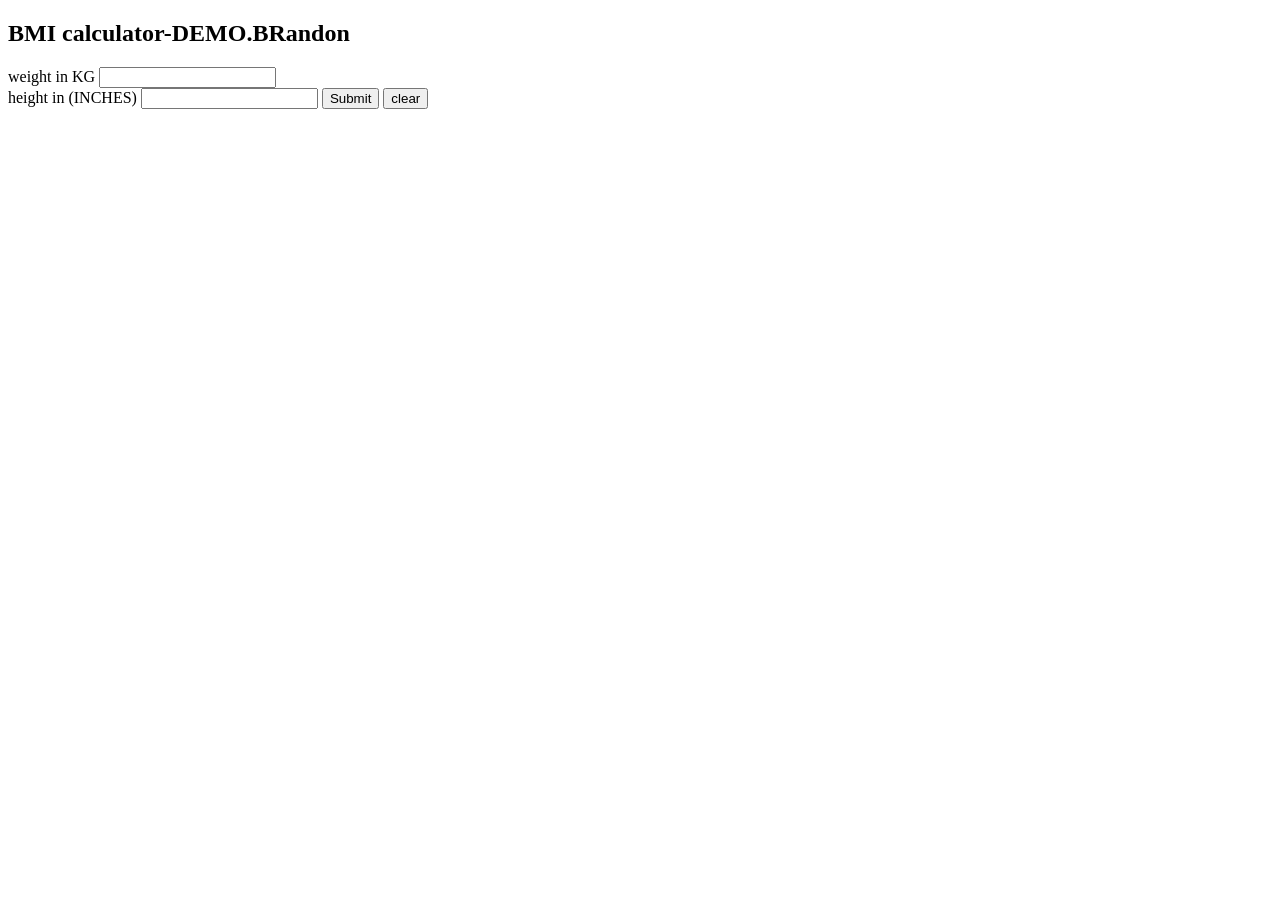
==== BMI calculator prototype/bmi.html @ 81d4899f "Add files via upload" ====
<!DOCTYPE html>
<html>
    <head>
        <link href="bmi.css">
        <title>BMI</title>
    </head>
    <body>

        <div>
            <div> 
                <h2>
                    BMI calculator-DEMO.BRandon
                </h2>
                <label for="weight">weight in KG</label>
                <input id="weight" type="numbers" >
        
                <br>
        
                <label for="height">height in (INCHES)</label>
                <input id="height" type="mumbers">
        
                <button onclick="calculateBmi()">Submit</button>
                <button onclick="reload()">clear</button>
        
                <h4 id="heading"></h4>
                <h4 id="bmi-output"></h4>
                <h4 id="message"></h4>
            </div>
        </div>


        <script src="bmi.js"></script>
    </body>
</html>
---- BMI calculator prototype/bmi.css ----
div  {
    background-color: beige;
    align-items: center;
    font-weight: bold;
}

input {
    font-weight: bold;
}

input:hover{
    cursor:pointer;
    text-decoration: underline;
}
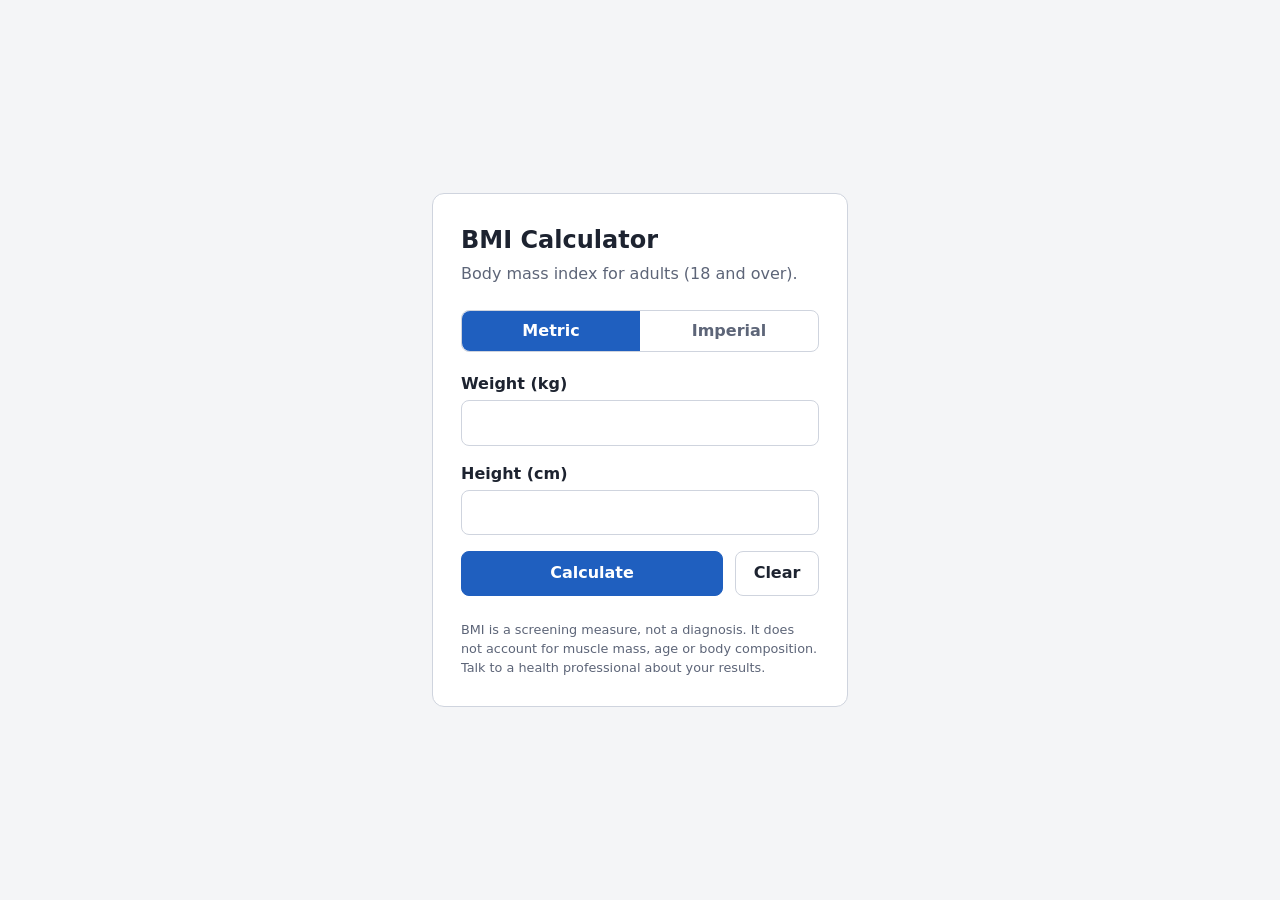
==== commit b3601a54: "Fix BMI formula, categories and form; rewrite UI; add validation, tests and README Co-authored-by: a" ====
--- a/BMI calculator prototype/bmi.html
+++ b/BMI calculator prototype/bmi.html
@@ -1,34 +1,79 @@
-<!DOCTYPE html>
-<html>
-    <head>
-        <link href="bmi.css">
-        <title>BMI</title>
-    </head>
-    <body>
-
-        <div>
-            <div> 
-                <h2>
-                    BMI calculator-DEMO.BRandon
-                </h2>
-                <label for="weight">weight in KG</label>
-                <input id="weight" type="numbers" >
-        
-                <br>
-        
-                <label for="height">height in (INCHES)</label>
-                <input id="height" type="mumbers">
-        
-                <button onclick="calculateBmi()">Submit</button>
-                <button onclick="reload()">clear</button>
-        
-                <h4 id="heading"></h4>
-                <h4 id="bmi-output"></h4>
-                <h4 id="message"></h4>
-            </div>
-        </div>
-
-
-        <script src="bmi.js"></script>
-    </body>
-</html>+<!DOCTYPE html>
+<html lang="en">
+<head>
+    <meta charset="utf-8">
+    <meta name="viewport" content="width=device-width, initial-scale=1">
+    <title>BMI Calculator</title>
+    <link rel="stylesheet" href="bmi.css">
+</head>
+<body>
+    <main class="card">
+        <h1>BMI Calculator</h1>
+        <p class="lead">Body mass index for adults (18 and over).</p>
+
+        <form id="bmi-form" novalidate>
+            <fieldset class="units">
+                <legend class="visually-hidden">Units</legend>
+                <label class="units__option">
+                    <input type="radio" name="units" value="metric" checked>
+                    <span>Metric</span>
+                </label>
+                <label class="units__option">
+                    <input type="radio" name="units" value="imperial">
+                    <span>Imperial</span>
+                </label>
+            </fieldset>
+
+            <div class="field">
+                <label for="weight">Weight (<span data-unit="weight">kg</span>)</label>
+                <input id="weight" name="weight" type="number" inputmode="decimal"
+                       min="0" step="any" autocomplete="off" required>
+            </div>
+
+            <div class="field">
+                <label for="height">Height (<span data-unit="height">cm</span>)</label>
+                <input id="height" name="height" type="number" inputmode="decimal"
+                       min="0" step="any" autocomplete="off" required>
+            </div>
+
+            <p id="error" class="error" role="alert" hidden></p>
+
+            <div class="actions">
+                <button type="submit" class="btn btn--primary">Calculate</button>
+                <button type="reset" class="btn">Clear</button>
+            </div>
+        </form>
+
+        <section id="result" class="result" aria-live="polite" hidden>
+            <p class="result__label">Your BMI</p>
+            <p class="result__value" id="bmi-output"></p>
+            <p class="result__category" id="message"></p>
+
+            <div class="scale" aria-hidden="true">
+                <div class="scale__bar">
+                    <span class="scale__seg scale__seg--under"></span>
+                    <span class="scale__seg scale__seg--healthy"></span>
+                    <span class="scale__seg scale__seg--over"></span>
+                    <span class="scale__seg scale__seg--obese"></span>
+                    <span class="scale__marker" id="marker"></span>
+                </div>
+            </div>
+
+            <ul class="legend">
+                <li class="legend__item legend__item--under">Underweight <span>&lt; 18.5</span></li>
+                <li class="legend__item legend__item--healthy">Healthy <span>18.5&ndash;24.9</span></li>
+                <li class="legend__item legend__item--over">Overweight <span>25&ndash;29.9</span></li>
+                <li class="legend__item legend__item--obese">Obese <span>30+</span></li>
+            </ul>
+        </section>
+
+        <p class="note">
+            BMI is a screening measure, not a diagnosis. It does not account for
+            muscle mass, age or body composition. Talk to a health professional
+            about your results.
+        </p>
+    </main>
+
+    <script src="bmi.js"></script>
+</body>
+</html>
--- a/BMI calculator prototype/bmi.css
+++ b/BMI calculator prototype/bmi.css
@@ -1,14 +1,288 @@
-div  {
-    background-color: beige;
-    align-items: center;
-    font-weight: bold;
-}
-
-input {
-    font-weight: bold;
-}
-
-input:hover{
-    cursor:pointer;
-    text-decoration: underline;
-}+:root {
+    --bg: #f4f5f7;
+    --surface: #ffffff;
+    --text: #1d2330;
+    --muted: #5d6578;
+    --border: #cfd4de;
+    --accent: #1f5fbf;
+    --accent-hover: #184c99;
+    --error: #b3261e;
+
+    --under: #5b8def;
+    --healthy: #3da66a;
+    --over: #e0a030;
+    --obese: #d2504a;
+}
+
+@media (prefers-color-scheme: dark) {
+    :root {
+        --bg: #14171f;
+        --surface: #1d222d;
+        --text: #e8ebf2;
+        --muted: #9aa3b5;
+        --border: #3a4254;
+        --accent: #5b8def;
+        --accent-hover: #7aa3f5;
+        --error: #ff8a80;
+    }
+}
+
+*,
+*::before,
+*::after {
+    box-sizing: border-box;
+}
+
+body {
+    margin: 0;
+    min-height: 100vh;
+    display: grid;
+    place-items: center;
+    padding: 1rem;
+    background: var(--bg);
+    color: var(--text);
+    font-family: system-ui, -apple-system, "Segoe UI", Roboto, sans-serif;
+    line-height: 1.5;
+}
+
+.card {
+    width: 100%;
+    max-width: 26rem;
+    padding: 1.75rem;
+    background: var(--surface);
+    border: 1px solid var(--border);
+    border-radius: 12px;
+}
+
+h1 {
+    margin: 0;
+    font-size: 1.5rem;
+}
+
+.lead {
+    margin: 0.25rem 0 1.5rem;
+    color: var(--muted);
+}
+
+.visually-hidden {
+    position: absolute;
+    width: 1px;
+    height: 1px;
+    overflow: hidden;
+    clip: rect(0 0 0 0);
+    white-space: nowrap;
+}
+
+/* Unit toggle */
+.units {
+    display: grid;
+    grid-template-columns: 1fr 1fr;
+    margin: 0 0 1.25rem;
+    padding: 0;
+    border: 1px solid var(--border);
+    border-radius: 8px;
+    overflow: hidden;
+}
+
+.units__option {
+    position: relative;
+    text-align: center;
+    cursor: pointer;
+}
+
+.units__option input {
+    position: absolute;
+    opacity: 0;
+    inset: 0;
+    cursor: pointer;
+}
+
+.units__option span {
+    display: block;
+    padding: 0.5rem;
+    font-weight: 600;
+    color: var(--muted);
+}
+
+.units__option input:checked + span {
+    background: var(--accent);
+    color: #fff;
+}
+
+.units__option input:focus-visible + span {
+    outline: 2px solid var(--accent);
+    outline-offset: -4px;
+}
+
+/* Fields */
+.field {
+    margin-bottom: 1rem;
+}
+
+.field label {
+    display: block;
+    margin-bottom: 0.25rem;
+    font-weight: 600;
+}
+
+.field input {
+    width: 100%;
+    padding: 0.6rem 0.75rem;
+    font: inherit;
+    color: inherit;
+    background: var(--surface);
+    border: 1px solid var(--border);
+    border-radius: 8px;
+}
+
+.field input:focus-visible {
+    outline: 2px solid var(--accent);
+    outline-offset: 1px;
+    border-color: var(--accent);
+}
+
+.field input[aria-invalid="true"] {
+    border-color: var(--error);
+}
+
+.error {
+    margin: 0 0 1rem;
+    color: var(--error);
+    font-size: 0.9rem;
+}
+
+/* Buttons */
+.actions {
+    display: flex;
+    gap: 0.75rem;
+}
+
+.btn {
+    padding: 0.6rem 1.1rem;
+    font: inherit;
+    font-weight: 600;
+    color: var(--text);
+    background: transparent;
+    border: 1px solid var(--border);
+    border-radius: 8px;
+    cursor: pointer;
+}
+
+.btn:hover {
+    border-color: var(--muted);
+}
+
+.btn:focus-visible {
+    outline: 2px solid var(--accent);
+    outline-offset: 2px;
+}
+
+.btn--primary {
+    flex: 1;
+    color: #fff;
+    background: var(--accent);
+    border-color: var(--accent);
+}
+
+.btn--primary:hover {
+    background: var(--accent-hover);
+    border-color: var(--accent-hover);
+}
+
+/* Result */
+.result {
+    margin-top: 1.5rem;
+    padding-top: 1.5rem;
+    border-top: 1px solid var(--border);
+}
+
+.result__label {
+    margin: 0;
+    color: var(--muted);
+    font-size: 0.9rem;
+}
+
+.result__value {
+    margin: 0;
+    font-size: 2.5rem;
+    font-weight: 700;
+    line-height: 1.2;
+}
+
+.result__category {
+    margin: 0 0 1.25rem;
+    font-weight: 600;
+}
+
+.result[data-category="under"]   .result__category { color: var(--under); }
+.result[data-category="healthy"] .result__category { color: var(--healthy); }
+.result[data-category="over"]    .result__category { color: var(--over); }
+.result[data-category="obese"]   .result__category { color: var(--obese); }
+
+/* Scale: 15 -> 40 BMI mapped across the bar. Segment widths = range / 25. */
+.scale__bar {
+    position: relative;
+    display: flex;
+    height: 10px;
+    border-radius: 5px;
+    background: var(--border);
+}
+
+.scale__seg:first-child { border-radius: 5px 0 0 5px; }
+.scale__seg:nth-child(4) { border-radius: 0 5px 5px 0; }
+.scale__seg--under   { width: 14%; background: var(--under); }
+.scale__seg--healthy { width: 26%; background: var(--healthy); }
+.scale__seg--over    { width: 20%; background: var(--over); }
+.scale__seg--obese   { width: 40%; background: var(--obese); }
+
+.scale__marker {
+    position: absolute;
+    top: -4px;
+    left: 0;
+    width: 4px;
+    height: 18px;
+    margin-left: -2px;
+    border-radius: 2px;
+    background: var(--text);
+    box-shadow: 0 0 0 2px var(--surface);
+}
+
+.legend {
+    display: flex;
+    flex-wrap: wrap;
+    gap: 0.35rem 1rem;
+    margin: 1rem 0 0;
+    padding: 0;
+    list-style: none;
+    font-size: 0.8rem;
+    color: var(--muted);
+}
+
+.legend__item::before {
+    content: "";
+    display: inline-block;
+    width: 0.6rem;
+    height: 0.6rem;
+    margin-right: 0.4rem;
+    border-radius: 50%;
+    background: currentColor;
+}
+
+.legend__item--under::before   { color: var(--under); }
+.legend__item--healthy::before { color: var(--healthy); }
+.legend__item--over::before    { color: var(--over); }
+.legend__item--obese::before   { color: var(--obese); }
+
+.legend__item span {
+    color: var(--text);
+}
+
+.note {
+    margin: 1.5rem 0 0;
+    font-size: 0.8rem;
+    color: var(--muted);
+}
+
+[hidden] {
+    display: none !important;
+}
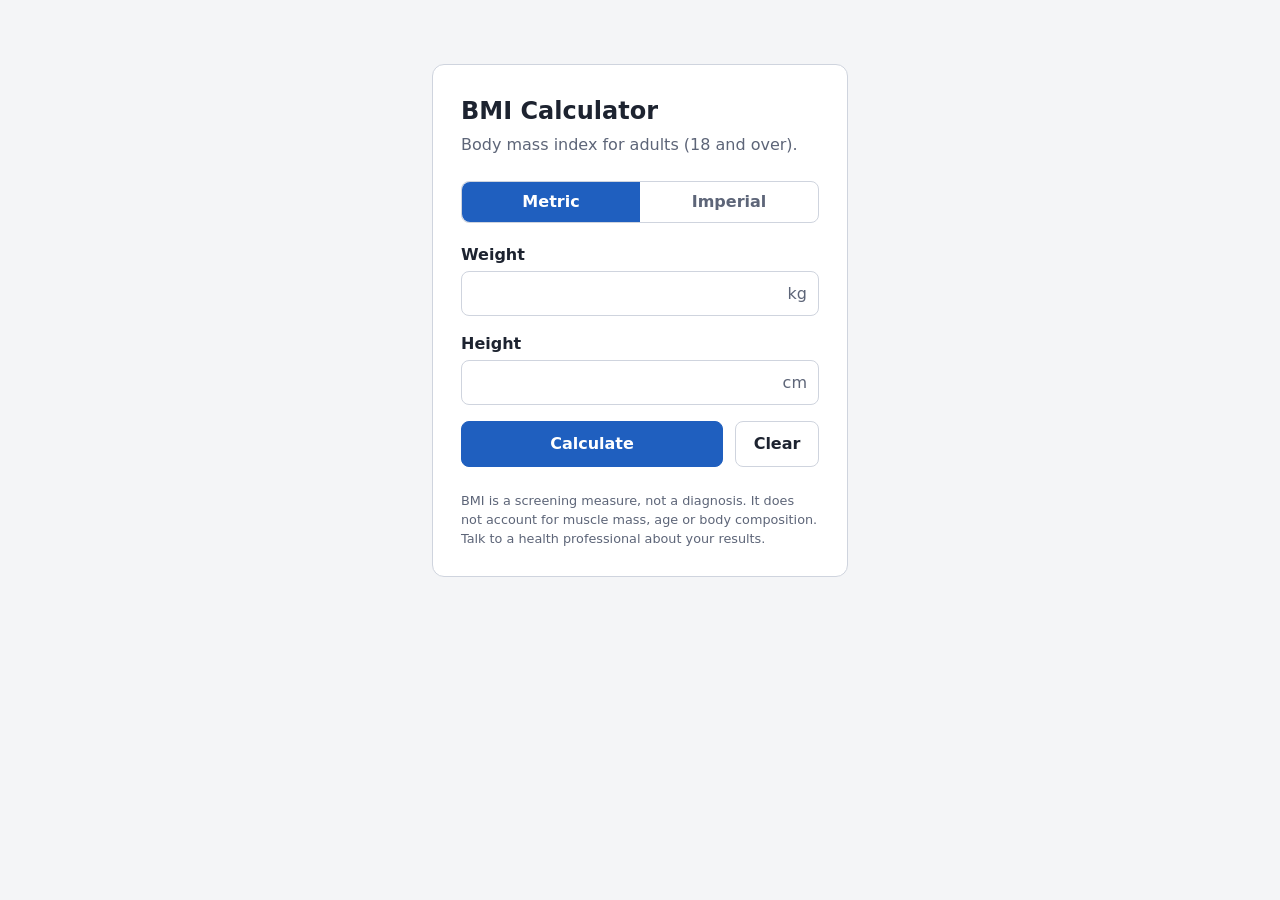
==== commit 3b970ba2: "Polish UI: per-field errors, ft+in imperial height, unit suffixes, contrast fixes Co-authored-by: ar" ====
--- a/BMI calculator prototype/bmi.html
+++ b/BMI calculator prototype/bmi.html
@@ -25,18 +25,34 @@
             </fieldset>
 
             <div class="field">
-                <label for="weight">Weight (<span data-unit="weight">kg</span>)</label>
-                <input id="weight" name="weight" type="number" inputmode="decimal"
-                       min="0" step="any" autocomplete="off" required>
+                <label for="weight">Weight</label>
+                <div class="field__row">
+                    <div class="input-wrap">
+                        <input id="weight" name="weight" type="number" inputmode="decimal"
+                               min="0" step="any" autocomplete="off" aria-describedby="weight-error">
+                        <span class="input-wrap__unit" data-unit="weight">kg</span>
+                    </div>
+                </div>
+                <p id="weight-error" class="field__error" hidden></p>
             </div>
 
             <div class="field">
-                <label for="height">Height (<span data-unit="height">cm</span>)</label>
-                <input id="height" name="height" type="number" inputmode="decimal"
-                       min="0" step="any" autocomplete="off" required>
+                <label for="height">Height</label>
+                <div class="field__row">
+                    <div class="input-wrap">
+                        <input id="height" name="height" type="number" inputmode="decimal"
+                               min="0" step="any" autocomplete="off" aria-describedby="height-error">
+                        <span class="input-wrap__unit" data-unit="height">cm</span>
+                    </div>
+                    <div class="input-wrap" id="inches-wrap" hidden>
+                        <input id="inches" name="inches" type="number" inputmode="decimal"
+                               min="0" step="any" autocomplete="off" aria-label="Height, inches"
+                               aria-describedby="height-error">
+                        <span class="input-wrap__unit">in</span>
+                    </div>
+                </div>
+                <p id="height-error" class="field__error" hidden></p>
             </div>
-
-            <p id="error" class="error" role="alert" hidden></p>
 
             <div class="actions">
                 <button type="submit" class="btn btn--primary">Calculate</button>
--- a/BMI calculator prototype/bmi.css
+++ b/BMI calculator prototype/bmi.css
@@ -6,12 +6,19 @@
     --border: #cfd4de;
     --accent: #1f5fbf;
     --accent-hover: #184c99;
+    --on-accent: #ffffff;
     --error: #b3261e;
 
     --under: #5b8def;
     --healthy: #3da66a;
     --over: #e0a030;
     --obese: #d2504a;
+
+    /* Darker variants for text, to keep contrast on the card surface */
+    --under-text: #2a58b8;
+    --healthy-text: #1f7444;
+    --over-text: #8a5600;
+    --obese-text: #b3302a;
 }
 
 @media (prefers-color-scheme: dark) {
@@ -23,7 +30,13 @@
         --border: #3a4254;
         --accent: #5b8def;
         --accent-hover: #7aa3f5;
+        --on-accent: #0d1626;
         --error: #ff8a80;
+
+        --under-text: #7fa6f7;
+        --healthy-text: #5fc58b;
+        --over-text: #ecb54d;
+        --obese-text: #f0827c;
     }
 }
 
@@ -37,8 +50,8 @@
     margin: 0;
     min-height: 100vh;
     display: grid;
-    place-items: center;
-    padding: 1rem;
+    place-items: start center;
+    padding: clamp(1rem, 8vh, 4rem) 1rem 1rem;
     background: var(--bg);
     color: var(--text);
     font-family: system-ui, -apple-system, "Segoe UI", Roboto, sans-serif;
@@ -106,7 +119,7 @@
 
 .units__option input:checked + span {
     background: var(--accent);
-    color: #fff;
+    color: var(--on-accent);
 }
 
 .units__option input:focus-visible + span {
@@ -125,30 +138,57 @@
     font-weight: 600;
 }
 
-.field input {
+.field__row {
+    display: flex;
+    gap: 0.5rem;
+}
+
+.input-wrap {
+    position: relative;
+    flex: 1;
+}
+
+.input-wrap input {
     width: 100%;
-    padding: 0.6rem 0.75rem;
+    padding: 0.6rem 2.75rem 0.6rem 0.75rem;
     font: inherit;
     color: inherit;
     background: var(--surface);
     border: 1px solid var(--border);
     border-radius: 8px;
-}
-
-.field input:focus-visible {
+    appearance: textfield;
+    -moz-appearance: textfield;
+}
+
+.input-wrap input::-webkit-outer-spin-button,
+.input-wrap input::-webkit-inner-spin-button {
+    -webkit-appearance: none;
+    margin: 0;
+}
+
+.input-wrap input:focus-visible {
     outline: 2px solid var(--accent);
     outline-offset: 1px;
     border-color: var(--accent);
 }
 
-.field input[aria-invalid="true"] {
+.input-wrap input[aria-invalid="true"] {
     border-color: var(--error);
 }
 
-.error {
-    margin: 0 0 1rem;
+.input-wrap__unit {
+    position: absolute;
+    top: 50%;
+    right: 0.75rem;
+    transform: translateY(-50%);
+    color: var(--muted);
+    pointer-events: none;
+}
+
+.field__error {
+    margin: 0.35rem 0 0;
     color: var(--error);
-    font-size: 0.9rem;
+    font-size: 0.85rem;
 }
 
 /* Buttons */
@@ -179,7 +219,7 @@
 
 .btn--primary {
     flex: 1;
-    color: #fff;
+    color: var(--on-accent);
     background: var(--accent);
     border-color: var(--accent);
 }
@@ -214,10 +254,10 @@
     font-weight: 600;
 }
 
-.result[data-category="under"]   .result__category { color: var(--under); }
-.result[data-category="healthy"] .result__category { color: var(--healthy); }
-.result[data-category="over"]    .result__category { color: var(--over); }
-.result[data-category="obese"]   .result__category { color: var(--obese); }
+.result[data-category="under"]   .result__category { color: var(--under-text); }
+.result[data-category="healthy"] .result__category { color: var(--healthy-text); }
+.result[data-category="over"]    .result__category { color: var(--over-text); }
+.result[data-category="obese"]   .result__category { color: var(--obese-text); }
 
 /* Scale: 15 -> 40 BMI mapped across the bar. Segment widths = range / 25. */
 .scale__bar {
